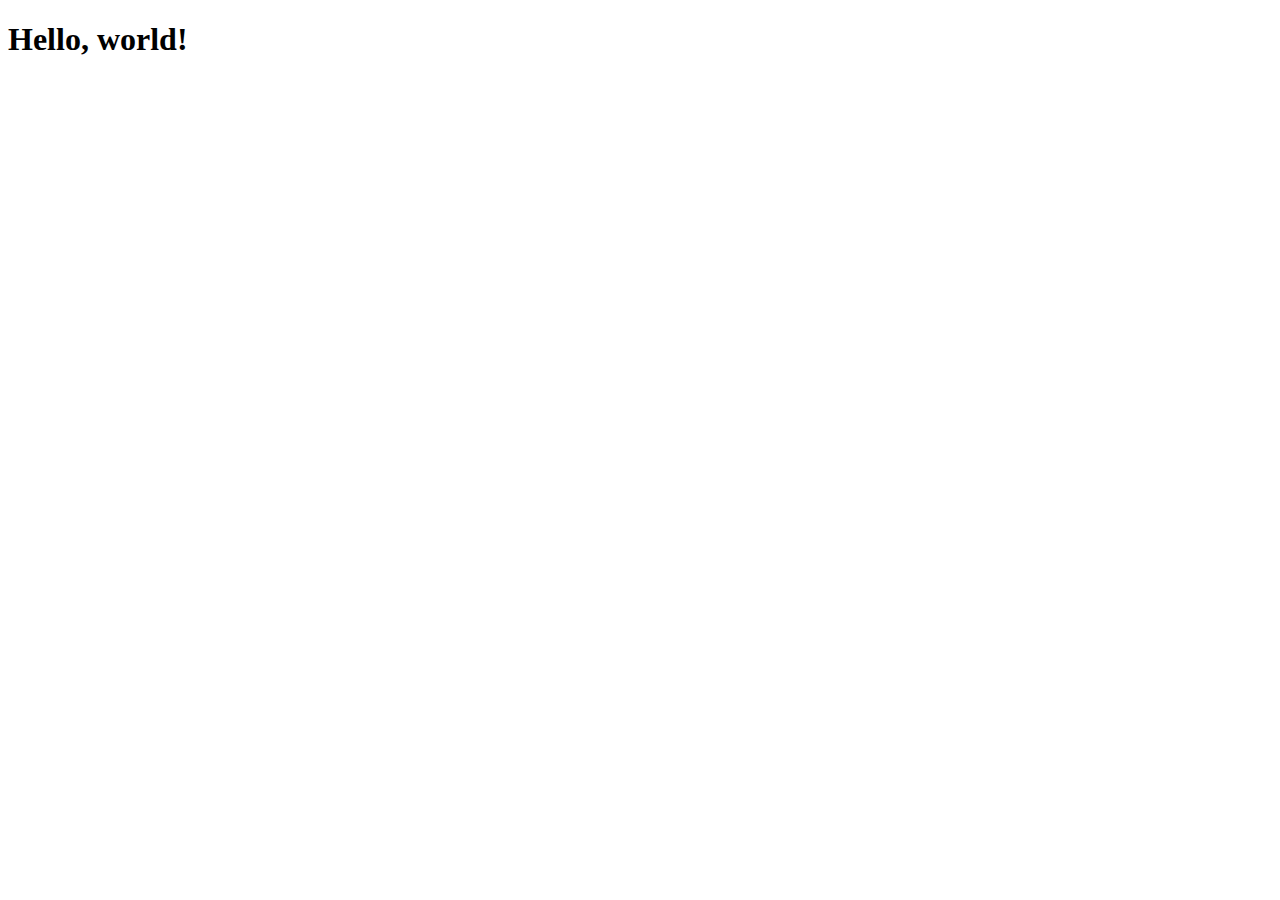
==== index.html @ 9b80d451 "hello world" ====
<!DOCTYPE html>
<html lang="en">
<head>
    <meta charset="UTF-8">
    <meta http-equiv="X-UA-Compatible" content="IE=edge">
    <meta name="viewport" content="width=device-width, initial-scale=1.0">
    <title>Document</title>
</head>
<body>
    <h1>Hello, world!</h1>
</body>
</html>
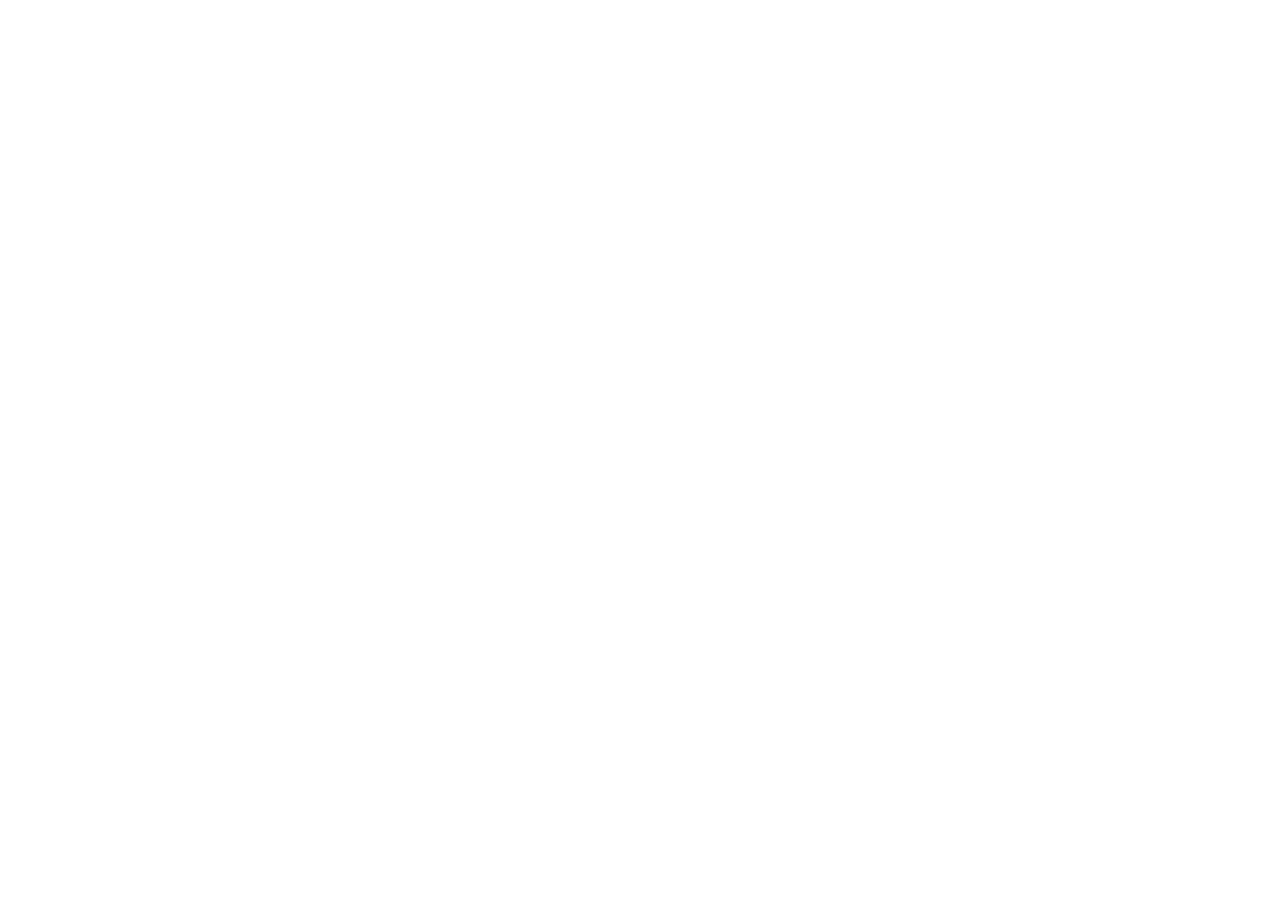
==== commit 55831a64: "final aula 17-08-21" ====
--- a/index.html
+++ b/index.html
@@ -1,12 +1,29 @@
 <!DOCTYPE html>
-<html lang="en">
+<html lang="pt_br">
 <head>
     <meta charset="UTF-8">
     <meta http-equiv="X-UA-Compatible" content="IE=edge">
     <meta name="viewport" content="width=device-width, initial-scale=1.0">
-    <title>Document</title>
+    <meta description="Tela de Login para acesso à Plataforma">
+    <link rel="stylesheet" href="./plugin/fontawesome/css/fontawesome.min.css">
+    <link rel="shortcut icon" href="./images/graduation-cap-solid.svg" type="image/x-icon">
+    
+    <link rel="stylesheet" href="./css/imports.css">
+    <title>Login Hogwarts</title>
 </head>
 <body>
-    <h1>Hello, world!</h1>
+   <main id="main_panel">
+    <section id="login_panel">
+
+    </section>
+    <section id="logo_panel">
+
+    </section>
+
+   </main>    
 </body>
-</html>+
+    <script src="./plugin/fontawesome/js/all.min.js"></script>
+
+</html>
+
--- a/css/imports.css
+++ b/css/imports.css
@@ -0,0 +1,3 @@
+@import "reset.css";
+@import "variables.css";
+@import "login.css";
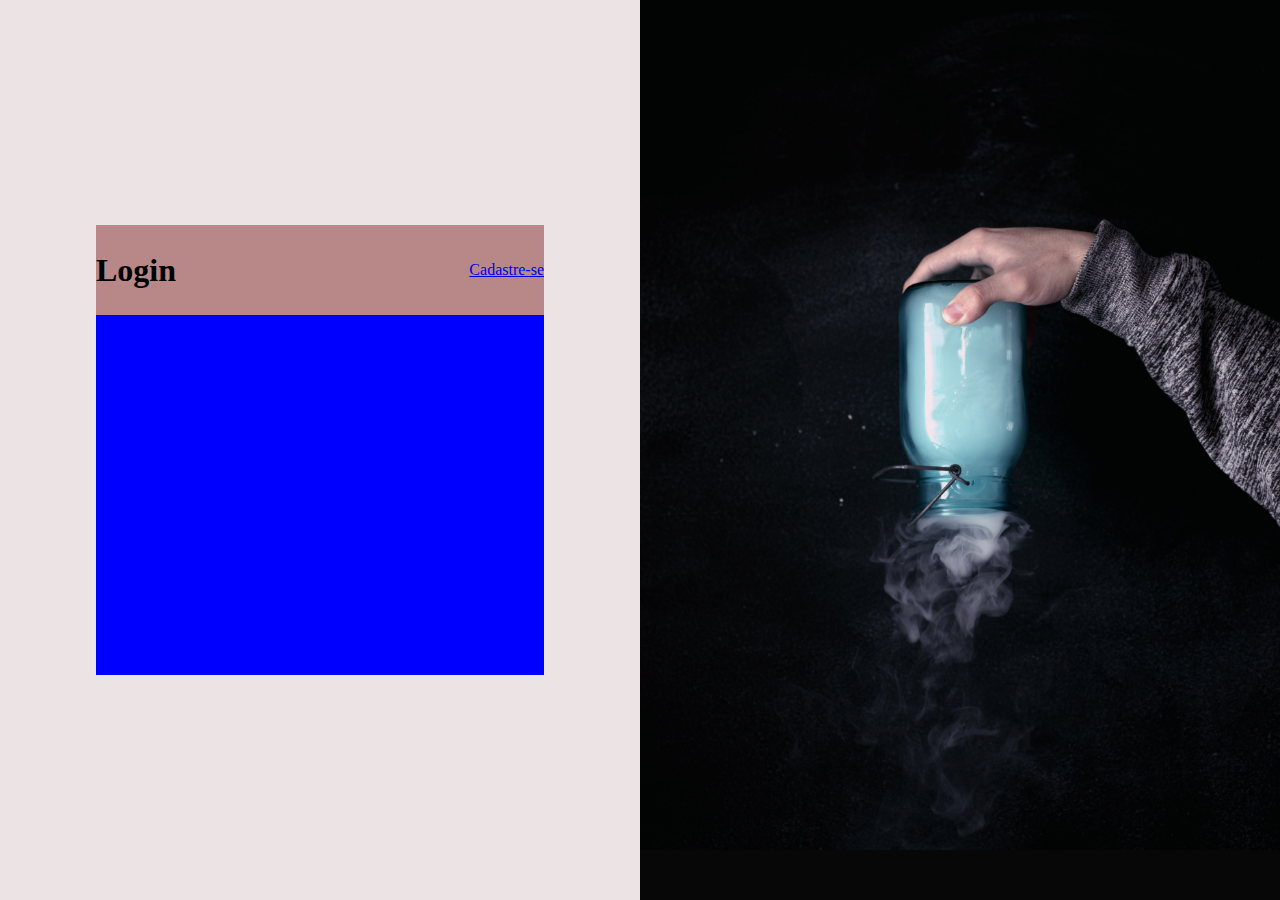
==== commit a47af9d6: "final_aula_2408" ====
--- a/index.html
+++ b/index.html
@@ -14,10 +14,19 @@
 <body>
    <main id="main_panel">
     <section id="login_panel">
+        <div id="form_panel">
+            <div id="title_panel">
+                <h1>Login</h1>
+                <a href="#">Cadastre-se</a>
+            </div>
 
+            <div id="content_panel">
+
+            </div>
+        </div>
     </section>
     <section id="logo_panel">
-
+        
     </section>
 
    </main>    
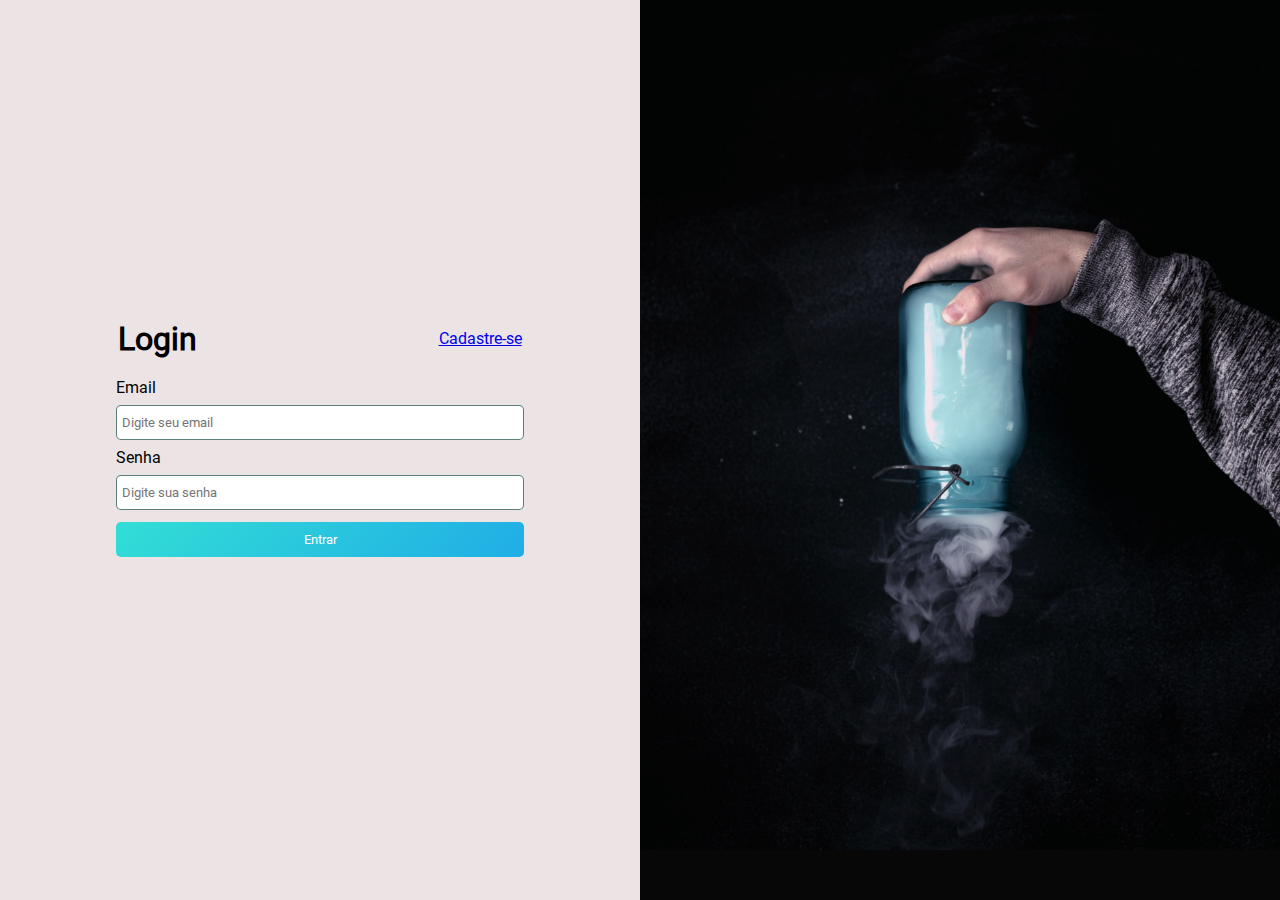
==== commit 661692ec: "aula310821" ====
--- a/index.html
+++ b/index.html
@@ -1,5 +1,6 @@
 <!DOCTYPE html>
 <html lang="pt_br">
+
 <head>
     <meta charset="UTF-8">
     <meta http-equiv="X-UA-Compatible" content="IE=edge">
@@ -7,32 +8,36 @@
     <meta description="Tela de Login para acesso à Plataforma">
     <link rel="stylesheet" href="./plugin/fontawesome/css/fontawesome.min.css">
     <link rel="shortcut icon" href="./images/graduation-cap-solid.svg" type="image/x-icon">
-    
+
     <link rel="stylesheet" href="./css/imports.css">
     <title>Login Hogwarts</title>
 </head>
+
 <body>
-   <main id="main_panel">
-    <section id="login_panel">
-        <div id="form_panel">
-            <div id="title_panel">
-                <h1>Login</h1>
-                <a href="#">Cadastre-se</a>
+    <main id="main_panel">
+        <section id="login_panel">
+            <div id="form_panel">
+                <div id="title_panel">
+                    <h1>Login</h1>
+                    <a href="#">Cadastre-se</a>
+                </div>
+
+                <form id="form_login">
+                    <label for="e_mail">Email</label>
+                    <input placeholder="Digite seu email" class="input_field" type="email" id="e_mail">
+                    <label for="pass">Senha</label>
+                    <input placeholder="Digite sua senha" class="input_field" type="password" id="pass">
+                    <button type="submit">Entrar</button>
+                </form>
             </div>
+        </section>
+        <section id="logo_panel">
 
-            <div id="content_panel">
+        </section>
 
-            </div>
-        </div>
-    </section>
-    <section id="logo_panel">
-        
-    </section>
-
-   </main>    
+    </main>
 </body>
 
-    <script src="./plugin/fontawesome/js/all.min.js"></script>
+<script src="./plugin/fontawesome/js/all.min.js"></script>
 
-</html>
-
+</html>--- a/css/imports.css
+++ b/css/imports.css
@@ -1,3 +1,4 @@
+@import "fonts.css";
 @import "reset.css";
 @import "variables.css";
 @import "login.css";
